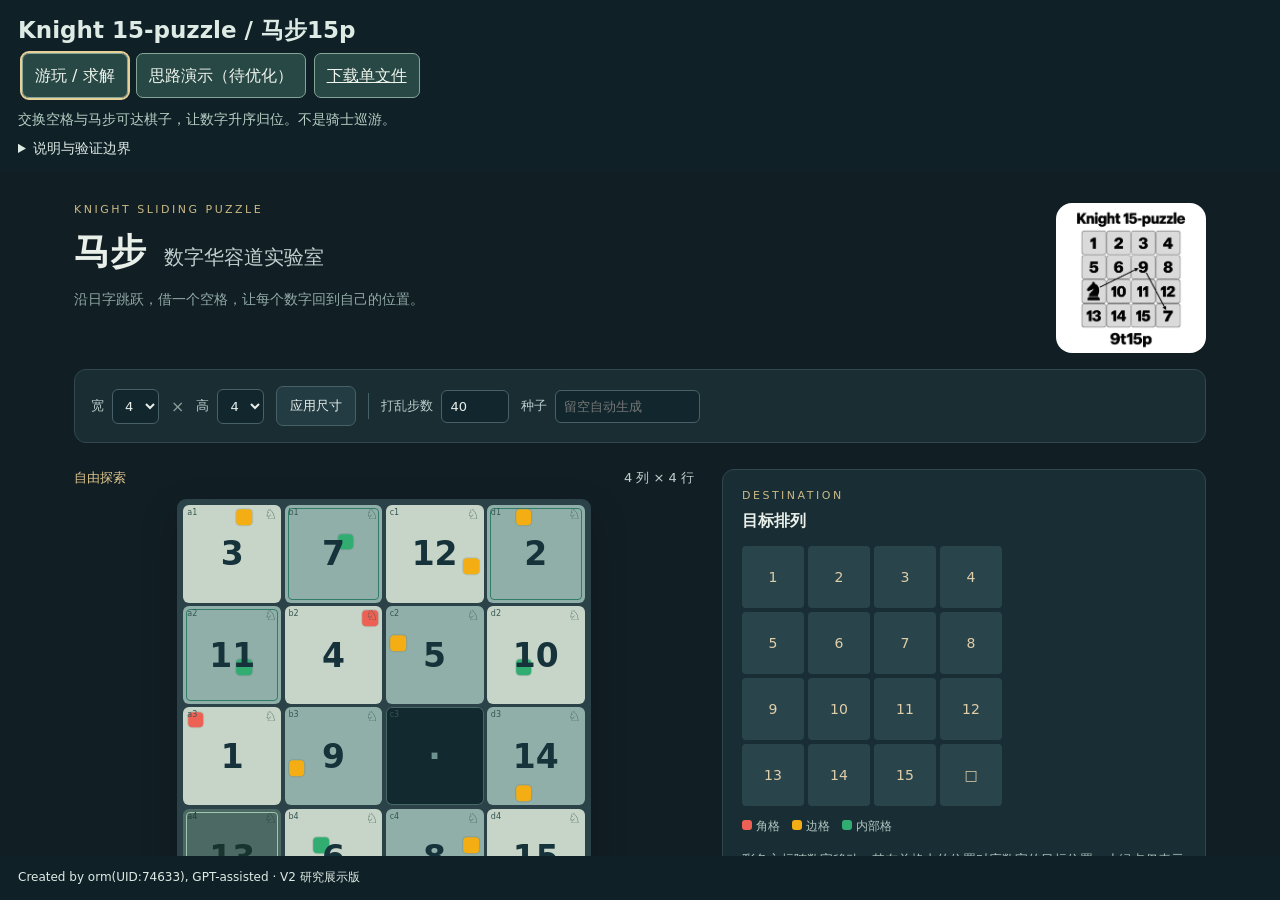
==== index.html @ 7c8f5bd8 "Add files via upload" ====
<!doctype html><html lang="zh-CN"><head><meta charset="utf-8"><meta name="viewport" content="width=device-width,initial-scale=1"><title>Knight 15-puzzle · 研究展示版</title><style>*{box-sizing:border-box}body{margin:0;background:#102027;color:#deebe5;font:16px/1.6 system-ui}header,footer{padding:12px 18px}h1{font-size:23px;margin:0}p{margin:6px 0}button,select,a.download{font:inherit;padding:9px 12px;background:#284845;color:#eff5ee;border:1px solid #86a599;border-radius:7px;margin:4px;max-width:100%}button{cursor:pointer}nav{display:flex;flex-wrap:wrap;align-items:center}iframe{display:block;width:100%;min-height:600px;height:calc(100dvh - 215px);border:0}iframe[hidden]{display:none}#intro{color:#b4cec2;font-size:14px}#status{color:#ead194}.active{outline:2px solid #e8d197}details{font-size:14px}footer{font-size:12px}a{color:#e6ce89}</style></head><body><header><h1>Knight 15-puzzle / 马步15p</h1><nav><button id="play">游玩 / 求解</button><button id="ideas">思路演示（待优化）</button><select id="choice" aria-label="研究方向" hidden></select><a class="download" href="orm-9t15p-v2.html" download>下载单文件</a></nav><p id="intro"></p><p id="status" role="status"></p><details><summary>说明与验证边界</summary><p>所有人脑内容均为思路演示（待优化），未经独立审计或系统人类易用性验证。旧试验保留失败结果，不把程序规划说成人脑已掌握的规则。各样本集不同，不能跨表直接排名。第二版完整收录研究方向，重复旧版本在资料中说明。</p><p>演示可把当前局面送入游玩，这会替换当前游戏记录，请先导出需要保留的棋局。切换页面会保留各自进度，搜索不会因切页自动取消。手机需用现代浏览器打开，文件预览器可能不运行脚本。离线压缩版需要支持DecompressionStream的浏览器；解码失败会显示提示。</p></details></header><div id="pages"></div><footer>Created by orm(UID:74633), GPT-assisted · V2 研究展示版</footer><noscript>需要启用JavaScript。</noscript><script>
window.ShowcasePacks={};const views=[{"id":"game","title":"游玩 / 求解","group":"game"},{"id":"four","title":"四缓冲逐块还原","group":"完整路线","intro":"用1、7、10、16作为工作区，逐块完成其他位置，再转环收尾。八例完整展开有效，但历史版本平均597步，不能视为易用性证据。"},{"id":"swap","title":"点对点交换卡","group":"完整路线","intro":"历史完整卡库与对称变换。后来精简为少量基准卡；保留完整库用于理解构造，不要求玩家记忆全部长卡。"},{"id":"receiving","title":"分组接龙 / 自由准备 / 顺手归角","group":"完整路线","intro":"比较先自由完成4、13和途中归角。具体途中归角实现曾让同8局全部变长；接应选择仍有程序成分。"},{"id":"r5","title":"R5：合并恢复与准备 / 空格接力","group":"完整路线","intro":"保留合并与接力两条原样本路线。减少往返，不强制每轮空格回d4；程序生成的路线不等于玩家能自行规划。"},{"id":"nine","title":"最后九格：三通道收尾","group":"完整路线","intro":"历史九格收尾构造。公式顺序仍依赖程序，路线偏长，保留为研究对照。"},{"id":"paired","title":"两块回家 / 第三块接力","group":"组合与接续","intro":"先配好三块的出口，再做准备→四步轮换→撤销准备。两块归位在完整恢复后核对，准备可能很长。"},{"id":"combos","title":"其他三循环组合 / 自由前奏","group":"组合与接续","intro":"观察+1→+1、0→+3、借一块再还清等组合。程序选路结果不等于已提炼的人脑规则。"},{"id":"cards","title":"14＋4接龙 / 4＋14借还","group":"局部机会","intro":"只记固定位置路线，检查净作用。接龙完整卡是两对交换；借还16步版来自取消即时往返。"},{"id":"entries","title":"三个短入口","group":"局部机会","intro":"入口原始成本和抵消后的实际成本分别记录。只有满足条件才可按原目的使用。"},{"id":"practice","title":"固定12例：机会观察","group":"局部机会","intro":"原条件0例命中；相同路线的另一种双归位组合1例命中，未找到限定范围内短接续。小样本不代表一般成功率。"},{"id":"archive","title":"研究脉络 / 原始说明","group":"资料"}],offline=false;
const frames=new Map(),pending=new Map();let generation=0,current='game',lastIdea='four';
const $=id=>document.getElementById(id);
for(const group of [...new Set(views.filter(v=>v.id!=='game').map(v=>v.group))]){const optgroup=document.createElement('optgroup');optgroup.label=group;for(const v of views.filter(v=>v.group===group)){const o=document.createElement('option');o.value=v.id;o.textContent=v.title;optgroup.append(o)}$('choice').append(optgroup);}
async function unpack(id){if(!window.ShowcasePacks[id])await new Promise((resolve,reject)=>{const script=document.createElement('script');script.src='pages/'+id+'.js';script.onload=resolve;script.onerror=()=>reject(Error('页面资料加载失败，请检查网络后重试。'));document.head.append(script)});if(typeof DecompressionStream==='undefined')throw Error('浏览器不支持本版压缩解码，请使用较新的Chrome、Edge、Firefox或Safari。');const bytes=Uint8Array.from(atob(window.ShowcasePacks[id]),c=>c.charCodeAt(0));return await new Response(new Blob([bytes]).stream().pipeThrough(new DecompressionStream('gzip'))).text();}
async function ensure(id){if(frames.has(id))return frames.get(id);if(!pending.has(id))pending.set(id,(async()=>{const html=await unpack(id),frame=document.createElement('iframe');frame.title=views.find(v=>v.id===id).title;frame.hidden=true;const ready=new Promise(resolve=>frame.onload=resolve);$('pages').append(frame);frame.srcdoc=html;await ready;frames.set(id,frame);return frame;})().finally(()=>pending.delete(id)));return pending.get(id);}
async function show(id){const v=views.find(v=>v.id===id);if(!v)return;const run=++generation;current=id;if(id!=='game')lastIdea=id;$('choice').hidden=id==='game';if(id!=='game')$('choice').value=id;$('intro').textContent=v.intro|| (id==='game'?'交换空格与马步可达棋子，让数字升序归位。不是骑士巡游。':'原始研究资料，按阶段查阅。');$('status').textContent='正在加载…';for(const f of frames.values())f.hidden=true;try{const f=await ensure(id);if(run!==generation)return;f.hidden=false;$('status').textContent='';$('play').className=id==='game'?'active':'';$('ideas').className=id!=='game'?'active':'';}catch(e){if(run===generation)$('status').textContent=e.message;}}
$('play').onclick=()=>show('game');$('ideas').onclick=()=>show(lastIdea);$('choice').onchange=()=>show($('choice').value);
window.addEventListener('message',async e=>{if(![...frames.values()].some(f=>f.contentWindow===e.source))return;if(e.data?.view){show(e.data.view);return;}if(e.data?.type==='knight-board'){const b=e.data.board;if(!Array.isArray(b)||b.length!==16||new Set(b).size!==16||b.some(t=>!Number.isInteger(t)||t<0||t>15))return;if(!window.confirm('将演示当前局面送入游玩？这会替换游戏中的当前记录。需要保留时请先取消并导出。'))return;await show('game');frames.get('game')?.contentWindow.postMessage({type:'knight-board',board:b},'*');}});
show('game');

</script></body></html>
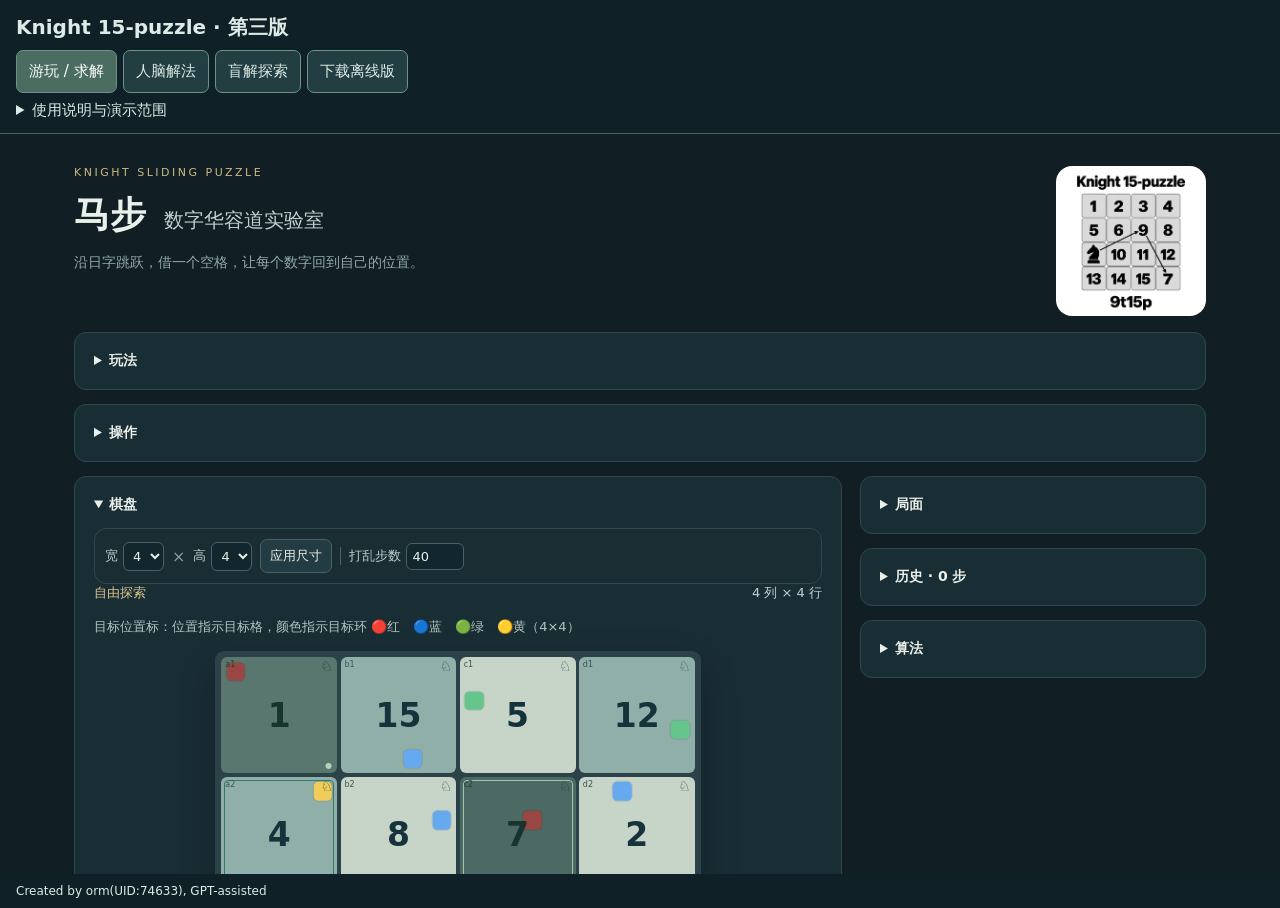
==== commit 7f1703e7: "Add files via upload" ====
--- a/index.html
+++ b/index.html
@@ -1,13 +1,8 @@
-<!doctype html><html lang="zh-CN"><head><meta charset="utf-8"><meta name="viewport" content="width=device-width,initial-scale=1"><title>Knight 15-puzzle · 研究展示版</title><style>*{box-sizing:border-box}body{margin:0;background:#102027;color:#deebe5;font:16px/1.6 system-ui}header,footer{padding:12px 18px}h1{font-size:23px;margin:0}p{margin:6px 0}button,select,a.download{font:inherit;padding:9px 12px;background:#284845;color:#eff5ee;border:1px solid #86a599;border-radius:7px;margin:4px;max-width:100%}button{cursor:pointer}nav{display:flex;flex-wrap:wrap;align-items:center}iframe{display:block;width:100%;min-height:600px;height:calc(100dvh - 215px);border:0}iframe[hidden]{display:none}#intro{color:#b4cec2;font-size:14px}#status{color:#ead194}.active{outline:2px solid #e8d197}details{font-size:14px}footer{font-size:12px}a{color:#e6ce89}</style></head><body><header><h1>Knight 15-puzzle / 马步15p</h1><nav><button id="play">游玩 / 求解</button><button id="ideas">思路演示（待优化）</button><select id="choice" aria-label="研究方向" hidden></select><a class="download" href="orm-9t15p-v2.html" download>下载单文件</a></nav><p id="intro"></p><p id="status" role="status"></p><details><summary>说明与验证边界</summary><p>所有人脑内容均为思路演示（待优化），未经独立审计或系统人类易用性验证。旧试验保留失败结果，不把程序规划说成人脑已掌握的规则。各样本集不同，不能跨表直接排名。第二版完整收录研究方向，重复旧版本在资料中说明。</p><p>演示可把当前局面送入游玩，这会替换当前游戏记录，请先导出需要保留的棋局。切换页面会保留各自进度，搜索不会因切页自动取消。手机需用现代浏览器打开，文件预览器可能不运行脚本。离线压缩版需要支持DecompressionStream的浏览器；解码失败会显示提示。</p></details></header><div id="pages"></div><footer>Created by orm(UID:74633), GPT-assisted · V2 研究展示版</footer><noscript>需要启用JavaScript。</noscript><script>
-window.ShowcasePacks={};const views=[{"id":"game","title":"游玩 / 求解","group":"game"},{"id":"four","title":"四缓冲逐块还原","group":"完整路线","intro":"用1、7、10、16作为工作区，逐块完成其他位置，再转环收尾。八例完整展开有效，但历史版本平均597步，不能视为易用性证据。"},{"id":"swap","title":"点对点交换卡","group":"完整路线","intro":"历史完整卡库与对称变换。后来精简为少量基准卡；保留完整库用于理解构造，不要求玩家记忆全部长卡。"},{"id":"receiving","title":"分组接龙 / 自由准备 / 顺手归角","group":"完整路线","intro":"比较先自由完成4、13和途中归角。具体途中归角实现曾让同8局全部变长；接应选择仍有程序成分。"},{"id":"r5","title":"R5：合并恢复与准备 / 空格接力","group":"完整路线","intro":"保留合并与接力两条原样本路线。减少往返，不强制每轮空格回d4；程序生成的路线不等于玩家能自行规划。"},{"id":"nine","title":"最后九格：三通道收尾","group":"完整路线","intro":"历史九格收尾构造。公式顺序仍依赖程序，路线偏长，保留为研究对照。"},{"id":"paired","title":"两块回家 / 第三块接力","group":"组合与接续","intro":"先配好三块的出口，再做准备→四步轮换→撤销准备。两块归位在完整恢复后核对，准备可能很长。"},{"id":"combos","title":"其他三循环组合 / 自由前奏","group":"组合与接续","intro":"观察+1→+1、0→+3、借一块再还清等组合。程序选路结果不等于已提炼的人脑规则。"},{"id":"cards","title":"14＋4接龙 / 4＋14借还","group":"局部机会","intro":"只记固定位置路线，检查净作用。接龙完整卡是两对交换；借还16步版来自取消即时往返。"},{"id":"entries","title":"三个短入口","group":"局部机会","intro":"入口原始成本和抵消后的实际成本分别记录。只有满足条件才可按原目的使用。"},{"id":"practice","title":"固定12例：机会观察","group":"局部机会","intro":"原条件0例命中；相同路线的另一种双归位组合1例命中，未找到限定范围内短接续。小样本不代表一般成功率。"},{"id":"archive","title":"研究脉络 / 原始说明","group":"资料"}],offline=false;
-const frames=new Map(),pending=new Map();let generation=0,current='game',lastIdea='four';
-const $=id=>document.getElementById(id);
-for(const group of [...new Set(views.filter(v=>v.id!=='game').map(v=>v.group))]){const optgroup=document.createElement('optgroup');optgroup.label=group;for(const v of views.filter(v=>v.group===group)){const o=document.createElement('option');o.value=v.id;o.textContent=v.title;optgroup.append(o)}$('choice').append(optgroup);}
-async function unpack(id){if(!window.ShowcasePacks[id])await new Promise((resolve,reject)=>{const script=document.createElement('script');script.src='pages/'+id+'.js';script.onload=resolve;script.onerror=()=>reject(Error('页面资料加载失败，请检查网络后重试。'));document.head.append(script)});if(typeof DecompressionStream==='undefined')throw Error('浏览器不支持本版压缩解码，请使用较新的Chrome、Edge、Firefox或Safari。');const bytes=Uint8Array.from(atob(window.ShowcasePacks[id]),c=>c.charCodeAt(0));return await new Response(new Blob([bytes]).stream().pipeThrough(new DecompressionStream('gzip'))).text();}
-async function ensure(id){if(frames.has(id))return frames.get(id);if(!pending.has(id))pending.set(id,(async()=>{const html=await unpack(id),frame=document.createElement('iframe');frame.title=views.find(v=>v.id===id).title;frame.hidden=true;const ready=new Promise(resolve=>frame.onload=resolve);$('pages').append(frame);frame.srcdoc=html;await ready;frames.set(id,frame);return frame;})().finally(()=>pending.delete(id)));return pending.get(id);}
-async function show(id){const v=views.find(v=>v.id===id);if(!v)return;const run=++generation;current=id;if(id!=='game')lastIdea=id;$('choice').hidden=id==='game';if(id!=='game')$('choice').value=id;$('intro').textContent=v.intro|| (id==='game'?'交换空格与马步可达棋子，让数字升序归位。不是骑士巡游。':'原始研究资料，按阶段查阅。');$('status').textContent='正在加载…';for(const f of frames.values())f.hidden=true;try{const f=await ensure(id);if(run!==generation)return;f.hidden=false;$('status').textContent='';$('play').className=id==='game'?'active':'';$('ideas').className=id!=='game'?'active':'';}catch(e){if(run===generation)$('status').textContent=e.message;}}
-$('play').onclick=()=>show('game');$('ideas').onclick=()=>show(lastIdea);$('choice').onchange=()=>show($('choice').value);
-window.addEventListener('message',async e=>{if(![...frames.values()].some(f=>f.contentWindow===e.source))return;if(e.data?.view){show(e.data.view);return;}if(e.data?.type==='knight-board'){const b=e.data.board;if(!Array.isArray(b)||b.length!==16||new Set(b).size!==16||b.some(t=>!Number.isInteger(t)||t<0||t>15))return;if(!window.confirm('将演示当前局面送入游玩？这会替换游戏中的当前记录。需要保留时请先取消并导出。'))return;await show('game');frames.get('game')?.contentWindow.postMessage({type:'knight-board',board:b},'*');}});
-show('game');
-
+<!doctype html><html lang="zh-CN"><head><meta charset="utf-8"><meta name="viewport" content="width=device-width,initial-scale=1"><title>Knight 15-puzzle · 单文件第三版</title><style>*{box-sizing:border-box}body{margin:0;background:#102027;color:#dcebe5;font:15px/1.5 system-ui,sans-serif}header{padding:12px 16px;border-bottom:1px solid #46615e}h1{font-size:20px;margin:0}p{margin:5px 0}.header-actions{display:flex;gap:6px;align-items:center;flex-wrap:wrap;margin-top:8px}nav{display:flex;gap:6px;flex-wrap:wrap}button{font:inherit;padding:9px 12px;border:1px solid #6b9387;border-radius:7px;background:#233e42;color:inherit;cursor:pointer}button[aria-selected=true]{background:#4b6c61;color:#fff}iframe{display:block;width:100%;height:calc(100dvh - 160px);min-height:550px;border:0;background:#102027}iframe[hidden]{display:none}.note{font-size:13px;color:#b1c8be}footer{padding:8px 16px;font-size:12px}details{margin-top:6px}summary{cursor:pointer}</style></head><body><header><h1>Knight 15-puzzle · 第三版</h1><div class="header-actions"><nav role="tablist" aria-label="功能页面"><button role="tab" id="tab-game" aria-controls="view-game" data-view="game">游玩 / 求解</button><button role="tab" id="tab-human" aria-controls="view-human" data-view="human">人脑解法</button><button role="tab" id="tab-blind" aria-controls="view-blind" data-view="blind">盲解探索</button></nav><button id="download-offline">下载离线版</button></div><details><summary>使用说明与演示范围</summary><p>用支持 JavaScript 的浏览器打开本文件。手机可点按棋子；若文件管理器只显示预览，请选择浏览器打开。求解速度取决于设备，默认限时2秒，可取消搜索。切换页面不会清空棋局，但正在运行的搜索会继续。</p><p>基础人脑部分保留四环地图、接应规则及10↔9一张点对点卡。基础顺序为黄→绿→蓝→红环；思路演示待优化，尚未经过真人易用性验证或外部审计。保护指完整操作卡结束后恢复，过程中可以借用。</p><p>盲解探索保留接应不超过8步的102种三循环（完整宏最多20步），支持对称、逆向、分段回放及遮住棋子练习。</p><p>棋局需通过游戏内导出保存；关闭文件后不自动恢复。本文件不联网、不包含服务端功能。</p></details></header><div id="pages"><iframe id="view-game" title="游玩 / 求解" hidden></iframe><iframe id="view-human" title="人脑解法" hidden></iframe><iframe id="view-blind" title="盲解探索" hidden></iframe></div><footer>Created by orm(UID:74633), GPT-assisted</footer><noscript>需要启用 JavaScript 才能游玩和求解。</noscript><script>
+const documents={"game":"[base64]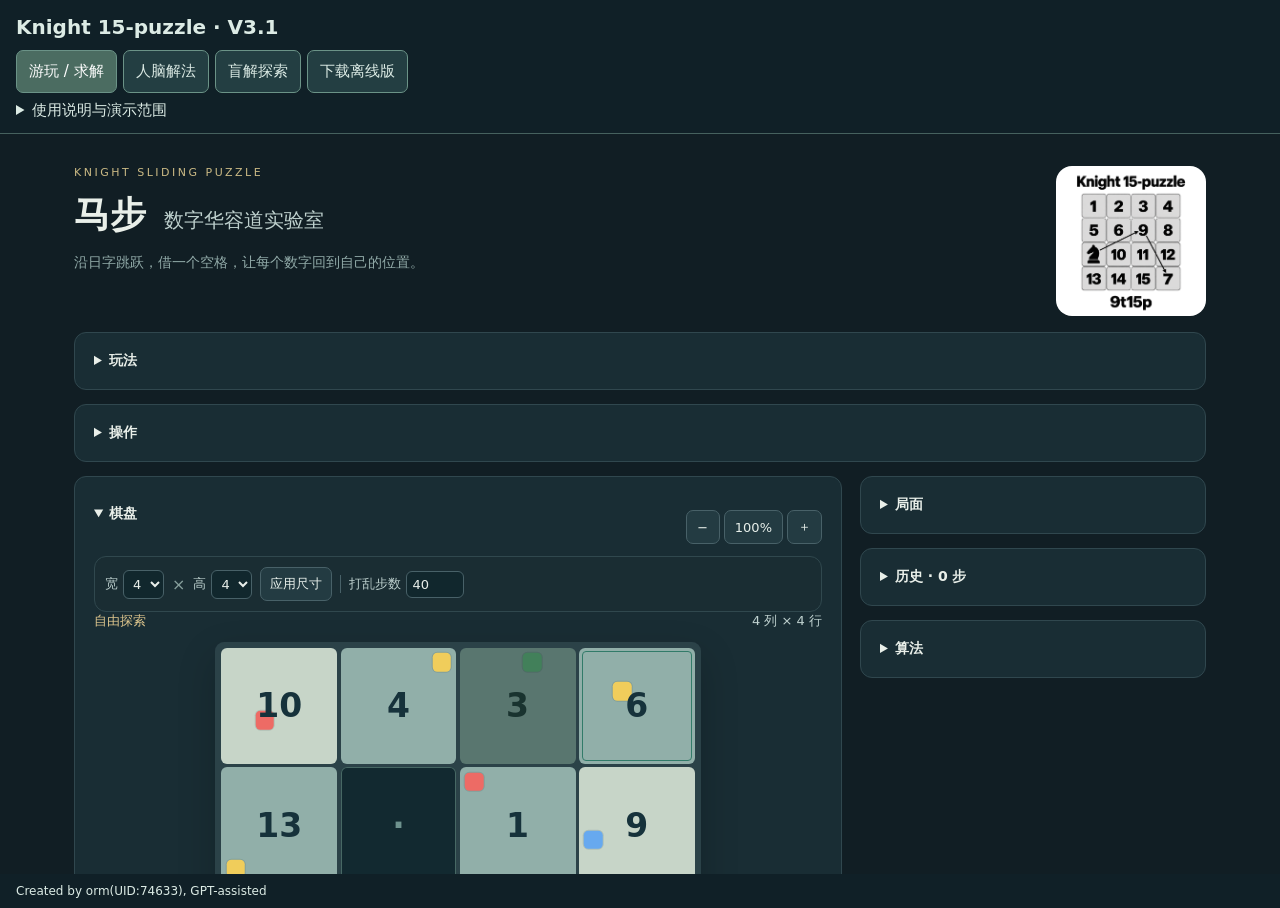
==== commit 7168e748: "Add files via upload split online assets and board zoom" ====
--- a/index.html
+++ b/index.html
@@ -1,8 +1 @@
-<!doctype html><html lang="zh-CN"><head><meta charset="utf-8"><meta name="viewport" content="width=device-width,initial-scale=1"><title>Knight 15-puzzle · 单文件第三版</title><style>*{box-sizing:border-box}body{margin:0;background:#102027;color:#dcebe5;font:15px/1.5 system-ui,sans-serif}header{padding:12px 16px;border-bottom:1px solid #46615e}h1{font-size:20px;margin:0}p{margin:5px 0}.header-actions{display:flex;gap:6px;align-items:center;flex-wrap:wrap;margin-top:8px}nav{display:flex;gap:6px;flex-wrap:wrap}button{font:inherit;padding:9px 12px;border:1px solid #6b9387;border-radius:7px;background:#233e42;color:inherit;cursor:pointer}button[aria-selected=true]{background:#4b6c61;color:#fff}iframe{display:block;width:100%;height:calc(100dvh - 160px);min-height:550px;border:0;background:#102027}iframe[hidden]{display:none}.note{font-size:13px;color:#b1c8be}footer{padding:8px 16px;font-size:12px}details{margin-top:6px}summary{cursor:pointer}</style></head><body><header><h1>Knight 15-puzzle · 第三版</h1><div class="header-actions"><nav role="tablist" aria-label="功能页面"><button role="tab" id="tab-game" aria-controls="view-game" data-view="game">游玩 / 求解</button><button role="tab" id="tab-human" aria-controls="view-human" data-view="human">人脑解法</button><button role="tab" id="tab-blind" aria-controls="view-blind" data-view="blind">盲解探索</button></nav><button id="download-offline">下载离线版</button></div><details><summary>使用说明与演示范围</summary><p>用支持 JavaScript 的浏览器打开本文件。手机可点按棋子；若文件管理器只显示预览，请选择浏览器打开。求解速度取决于设备，默认限时2秒，可取消搜索。切换页面不会清空棋局，但正在运行的搜索会继续。</p><p>基础人脑部分保留四环地图、接应规则及10↔9一张点对点卡。基础顺序为黄→绿→蓝→红环；思路演示待优化，尚未经过真人易用性验证或外部审计。保护指完整操作卡结束后恢复，过程中可以借用。</p><p>盲解探索保留接应不超过8步的102种三循环（完整宏最多20步），支持对称、逆向、分段回放及遮住棋子练习。</p><p>棋局需通过游戏内导出保存；关闭文件后不自动恢复。本文件不联网、不包含服务端功能。</p></details></header><div id="pages"><iframe id="view-game" title="游玩 / 求解" hidden></iframe><iframe id="view-human" title="人脑解法" hidden></iframe><iframe id="view-blind" title="盲解探索" hidden></iframe></div><footer>Created by orm(UID:74633), GPT-assisted</footer><noscript>需要启用 JavaScript 才能游玩和求解。</noscript><script>
-const documents={"game":"[base64]